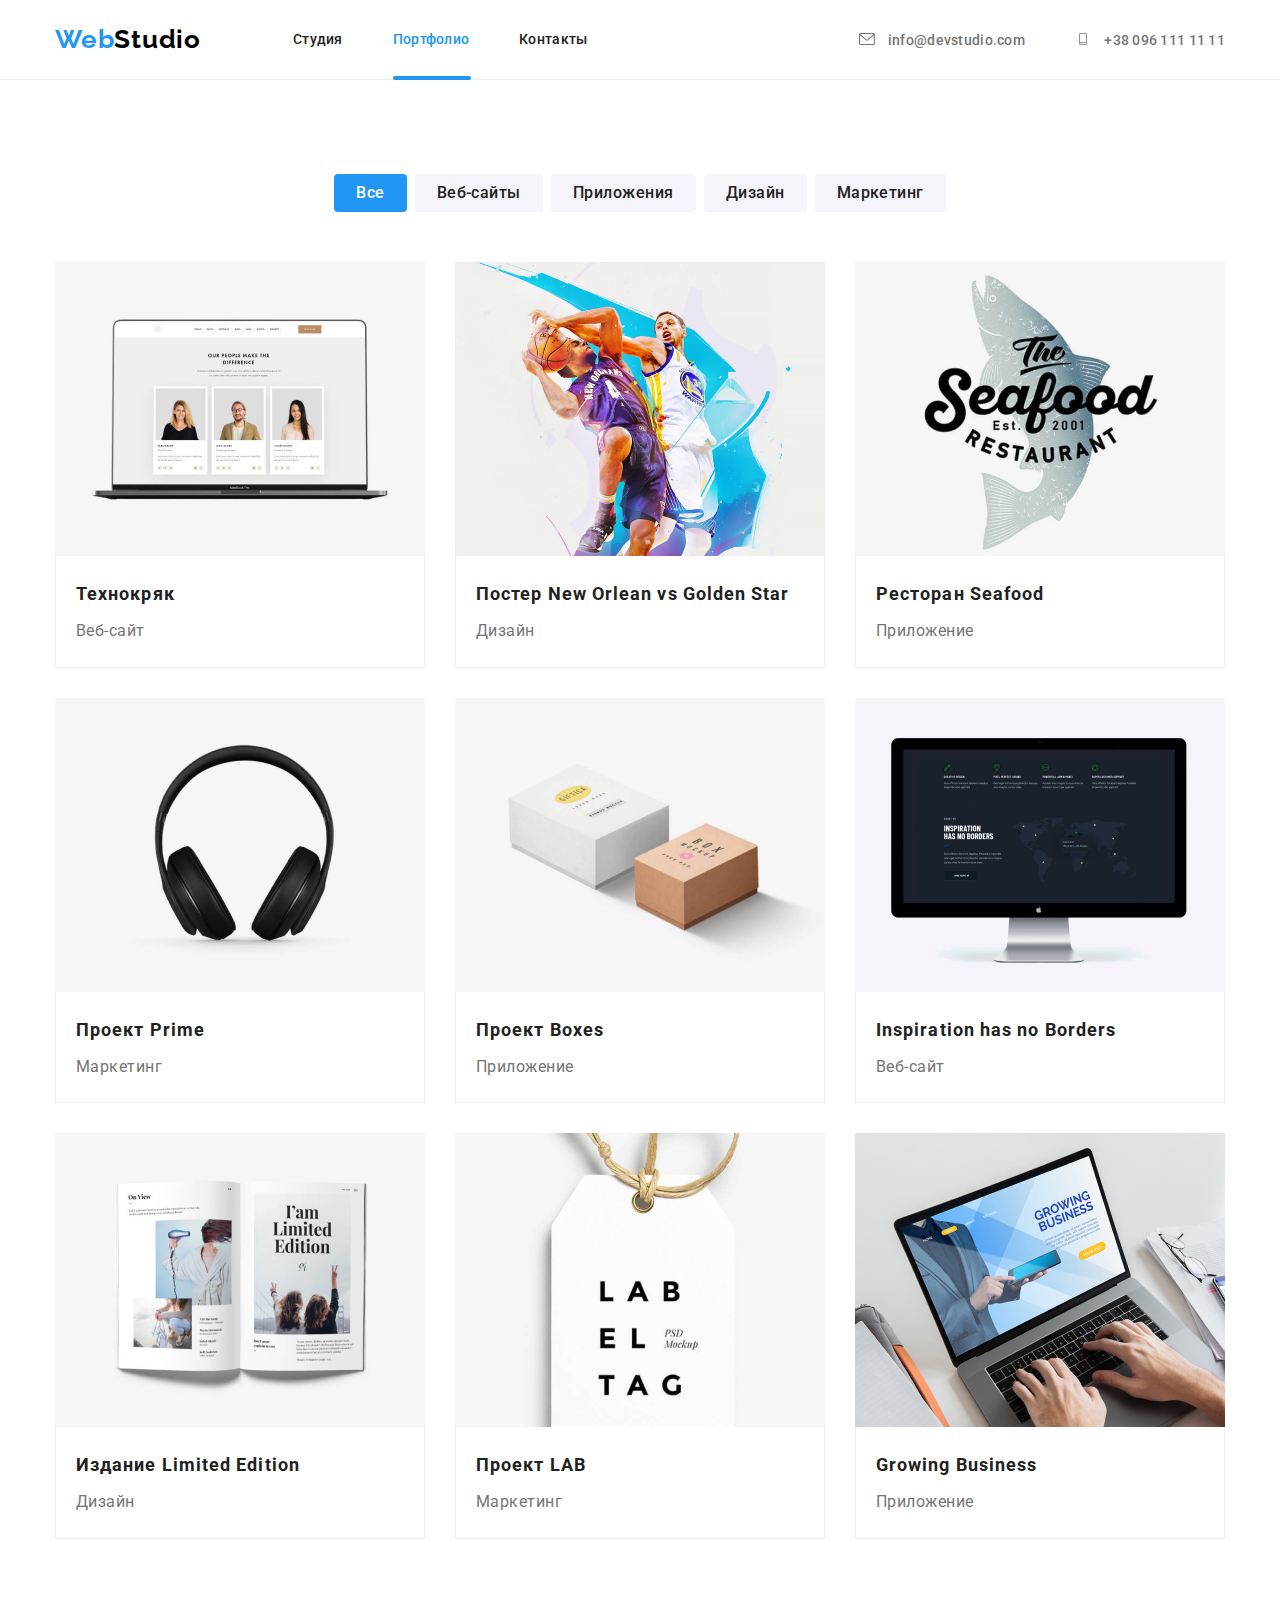
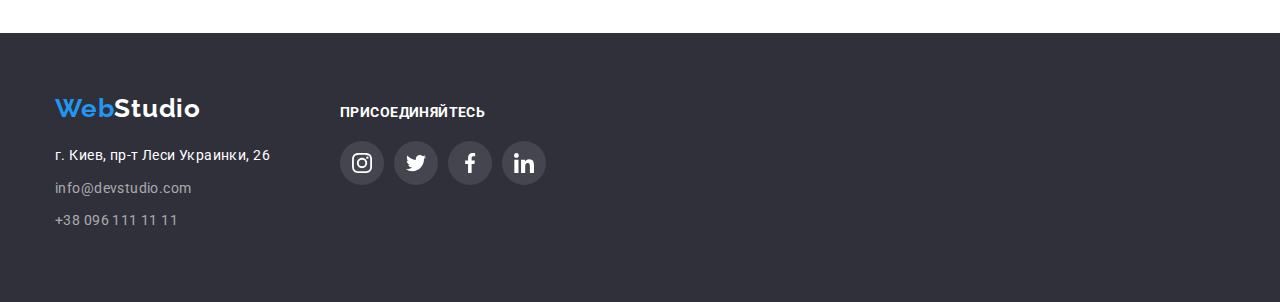
==== portfolio.html @ 3a782360 "Home 6" ====
<!DOCTYPE>
<html lang="en">

<head>
    <meta charset="UTF-8">
    <meta http-equiv="X-UA-Compatible" content="IE=edge">
    <meta name="viewport" content="width=device-width, initial-scale=1.0">
    <title>Document</title>
    <link rel="preconnect" href="https://fonts.gstatic.com">
    <link
        href="https://fonts.googleapis.com/css2?family=Raleway:wght@700&family=Roboto:wght@400;500;700;900&display=swap"
        rel="stylesheet" />
    <link rel="stylesheet"
        href="https://cdnjs.cloudflare.com/ajax/libs/modern-normalize/1.1.0/modern-normalize.min.css" />
    <link rel="stylesheet" href="./css/common.css" />
    <link rel="stylesheet" href="./css/portfolio.css" />
</head>



<body>

    <header class="page-header">
        <div class="container main-nav">
            <nav class="prov">
                <a class="logo" href="./index.html">Web<span class="logo-large">Studio</span></a>
                <ul class="site-nav list">
                    <li class="item"><a href="./index.html" class="link">Студия</a></li>
                    <li class="item"><a href="./portfolio.html" class="link current">Портфолио</a></li>
                    <li class="item"><a href="" class="link">Контакты</a></li>
                </ul>
            </nav>

            <ul class="auth-nav list">
                <li class="item"><a href="mailto:info@devstudio.com" class="adress">
                        <svg width="16px" height="12px" class="contact-icon">
                            <use href=" ./images/icons.svg.svg#icon-envelope-hover"></use>
                        </svg>
                        info@devstudio.com</a></li>
                <li class="item"><a href="tel+380961111111" class="adress">
                        <svg width="16px" height="12px" class="contact-icon">
                            <use href=" ./images/icons.svg.svg#icon-smartphone"></use>
                        </svg>
                        +38 096 111 11 11</a></li>
            </ul>

        </div>
    </header>





    <main>
        <section class="list-forever">
            <div class="container">

                <ul class="btn list">
                    <li class="item"><button type="button" class="pointer-primery">Все</button></li>
                    <li class="item"><button type="button" class="pointer-secondory">Веб-сайты</button></li>
                    <li class="item"><button type="button" class="pointer-secondory">Приложения</button></li>
                    <li class="item"><button type="button" class="pointer-secondory">Дизайн</button></li>
                    <li class="item"><button type="button" class="pointer-secondory">Маркетинг</button></li>
                </ul>

                <ul class="list contant">
                    <li class="flex-element">
                        <div class="seven">
                            <a href="" class="shadow-pic">
                                <img src="./images/Технокряк.jpg" class="pic" alt="Технокряк" width="370">
                                <div class="nine">
                                    <p class="eight">
                                        Технокряк это современная площадка распространения
                                        коронавируса.
                                        Компании используют
                                        эту платформу для цифрового
                                        шпионажа и атак на защищённые сервера конкурентов.
                                    </p>
                                </div>
                        </div>
                        <div class="our-works">
                            <h2 class="title">Технокряк</h2>
                            <p class="text">Веб-сайт</p>
                        </div>
                        </a>

                    </li>


                    <li class="flex-element">
                        <div class="seven">
                            <a href="" class="shadow-pic">
                                <img src="./images/Баскетболисты.jpg" class="pic" alt="Баскетболисты" width="370">
                                <div class="nine">
                                    <p class="eight">
                                        Технокряк это современная площадка распространения
                                        коронавируса.
                                        Компании используют
                                        эту платформу для цифрового
                                        шпионажа и атак на защищённые сервера конкурентов.
                                    </p>
                                </div>
                        </div>
                        <div class="our-works">
                            <h2 class="title">Постер New Orlean vs Golden Star</h2>
                            <p class="text">Дизайн</p>
                        </div>
                        </a>
                    </li>





                    <li class="flex-element">
                        <a href="" class="shadow-pic">
                            <div class="seven">
                                <img src="./images/Ресторан у океана.jpg" class="pic" alt="Ресторан у океана"
                                    width="370">
                                <div class="nine">
                                    <p class="eight">
                                        Технокряк это современная площадка распространения
                                        коронавируса.
                                        Компании используют
                                        эту платформу для цифрового
                                        шпионажа и атак на защищённые сервера конкурентов.
                                    </p>
                                </div>
                            </div>
                            <div class="our-works">
                                <h2 class="title">Ресторан Seafood</h2>
                                <p class="text">Приложение</p>
                            </div>
                        </a>
                    </li>


                    <li class="flex-element">
                        <a href="" class="shadow-pic">
                            <div class="seven">
                                <img src="./images/Наушники.png" class="pic" alt="Наушники" width="370">
                                <div class="nine">
                                    <p class="eight">
                                        Технокряк это современная площадка распространения
                                        коронавируса.
                                        Компании используют
                                        эту платформу для цифрового
                                        шпионажа и атак на защищённые сервера конкурентов.
                                    </p>
                                </div>
                            </div>
                            <div class="our-works">
                                <h2 class="title">Проект Prime</h2>
                                <p class="text">Маркетинг</p>
                            </div>
                        </a>
                    </li>


                    <li class="flex-element">
                        <div class="seven">
                            <a href="" class="shadow-pic">
                                <img src="./images/Мыло.jpg" class="pic" alt="Мыло" width="370">
                                <div class="nine">
                                    <p class="eight">
                                        Технокряк это современная площадка распространения
                                        коронавируса.
                                        Компании используют
                                        эту платформу для цифрового
                                        шпионажа и атак на защищённые сервера конкурентов.
                                    </p>
                                </div>
                        </div>
                        <div class="our-works">
                            <h2 class="title">Проект Boxes</h2>
                            <p class="text">Приложение</p>
                        </div>
                        </a>
                    </li>


                    <li class="flex-element">
                        <div class="seven">
                            <a href="" class="shadow-pic">
                                <img src="./images/Lenovo.jpg" class="pic" alt="Lenovo" width="370">
                                <div class="nine">
                                    <p class="eight">
                                        Технокряк это современная площадка распространения
                                        коронавируса.
                                        Компании используют
                                        эту платформу для цифрового
                                        шпионажа и атак на защищённые сервера конкурентов.
                                    </p>
                                </div>
                        </div>
                        <div class="our-works">
                            <h2 class="title">Inspiration has no Borders</h2>
                            <p class="text">Веб-сайт</p>
                        </div>
                        </a>
                    </li>


                    <li class="flex-element">
                        <div class="seven">
                            <a href="" class="shadow-pic">
                                <img src="./images/Журнал.jpg" class="pic" alt="Журнал" width="370">
                                <div class="nine">
                                    <p class="eight">
                                        Технокряк это современная площадка распространения
                                        коронавируса.
                                        Компании используют
                                        эту платформу для цифрового
                                        шпионажа и атак на защищённые сервера конкурентов.
                                    </p>
                                </div>
                        </div>
                        <div class="our-works">
                            <h2 class="title">Издание Limited Edition</h2>
                            <p class="text">Дизайн</p>
                        </div>
                        </a>
                    </li>


                    <li class="flex-element">
                        <div class="seven">
                            <a href="" class="shadow-pic">
                                <img src="./images/Бирка.jpg" class="pic" alt="Бирка" width="370">
                                <div class="nine">
                                    <p class="eight">
                                        Технокряк это современная площадка распространения
                                        коронавируса.
                                        Компании используют
                                        эту платформу для цифрового
                                        шпионажа и атак на защищённые сервера конкурентов.
                                    </p>
                                </div>
                        </div>
                        <div class="our-works">
                            <h2 class="title">Проект LAB</h2>
                            <p class="text">Маркетинг</p>
                        </div>
                        </a>
                    </li>


                    <li class="flex-element">
                        <div class="seven">
                            <a href="" class="shadow-pic">
                                <img src="./images/Mac.jpg" class="pic" alt="Mac" width="370">
                                <div class="nine">
                                    <p class="eight">
                                        Технокряк это современная площадка распространения
                                        коронавируса.
                                        Компании используют
                                        эту платформу для цифрового
                                        шпионажа и атак на защищённые сервера конкурентов.
                                    </p>
                                </div>
                        </div>
                        <div class="our-works">
                            <h2 class="title">Growing Business</h2>
                            <p class="text">Приложение</p>
                        </div>
                        </a>
                    </li>
                </ul>
            </div>
        </section>
    </main>

    <!--Подвал-->


    <footer class="footer">

        <div class="container">

            <div class="footer_container">
                <a class="logo" href="./index.html">Web<span class="logo-pic">Studio</span></a>
                <address class="aside">
                    г. Киев, пр-т Леси Украинки, 26
                    <ul class="mail">
                        <li class="item-telephon"><a href="mailto:info@devstudio.com"
                                class="e-mail">info@devstudio.com</a>
                        </li>
                        <li class="item"><a href="tel+380961111111" class="e-mail">+38 096 111 11 11</a></li>
                    </ul>
                </address>
            </div>


            <div class="container-footer">

                <b class="join">присоединяйтесь</b>
                <ul class="link-icon">
                    <li class="link-footer">
                        <a class="badge">
                            <svg width=20px heigt=20px>
                                <use href="./images/icons.svg.svg#icon-Instagram"></use>
                            </svg>
                        </a>
                    </li>
                    <li class="link-footer">
                        <a class="badge">
                            <svg width=20px heigt=20px>
                                <use href="./images/icons.svg.svg#icon-Twitter">
                                </use>
                            </svg>
                        </a>
                    </li>
                    <li class="link-footer">
                        <a class="badge">
                            <svg width=20px heigt=20px>
                                <use href="./images/icons.svg.svg#icon-Facebook">
                                </use>
                            </svg>
                        </a>
                    </li>
                    <li class="link-footer">
                        <a class="badge">
                            <svg width=20px heigt=20px>
                                <use href="./images/icons.svg.svg#icon-LinkedIn"></use>
                            </svg>
                        </a>
                    </li>
                </ul>
            </div>
        </div>
    </footer>



</body>
---- css/common.css ----
:root {
  --primery-tex-color: #757575;
  --title-tex-color: #212121;
  --accent-color: #2196f3;
  --header-color: #2f303a;
  --footer-color: #2f303a;
  --primery-bg-color: #ffffff;
}

body {
  background: var(--primery-bg-color);
  color: var(--primery-tex-color);
}

font-family: Roboto, sans-serif;

letter-spacing: 0.03em;
}

.list {
  list-style: none;
}

.logo {
  color: var(--accent-color);

font-family: Raleway;
font-weight: bold;
font-size: 26px;
line-height: 1,19;

letter-spacing: 0.03em;
}
---- css/portfolio.css ----
:root {
  --primery-img-color: #ffffff;
  --secondary-img-color: #e5e5e5;
  --primery-text-color: #212121;
  --secondary-text-color: #757575;
  --primery-footer-color: #2f303a;
  --accent-color: #2196f3;
  --primery-logo: #000000;
  --accent-button: #f5f4fa;
  --card-set-gap: 30px;
  --border-color: #EEEEEE;
   --primery-social-color: rgba(255, 255, 255, 0.1);
  
}

body {
  background: var(--primery-img-color);
  font-family: Roboto, sans-serif;
}

/* site-nav */

.page-header {
  border-bottom: 1px solid #ECECEC;
}

.main-nav {
  display: flex;

}

.prov {
  display: flex;
  align-items: center;
}
.logo {
    color: var(--accent-color);
width: 145px;
height: 31px;
  font-family: Raleway;
font-style: normal;
font-weight: bold;
font-size: 26px;
line-height: 1.2;
letter-spacing: 0.03em;
}



.logo-pic {
  color: var(--primery-bg-color);
}


.logo {
  text-decoration: none;
}


.site-nav .item:not(:last-child) {
  margin-right: 50px;
}

.site-nav {
  display: flex;
}

/* auth-nav */

.auth-nav.list {
  display: flex;
  margin-left: auto;
  align-items: center;
}

.auth-nav .item + .item {
  margin-left: 50px;
}

.list {
  list-style: none;
}

.logo {
  padding-top: 32px;
  padding-bottom: 32px;
  align-items: center;
}


.e-mail {
  margin-top: 9px;
  margin-bottom: 0;
  color: rgba(255, 255, 255, 0.6);

font-style: normal;
font-weight: normal;
font-size: 14px;
line-height: 1.7;
letter-spacing: 0.03em;

transition-property: color;
transition-duration: 2500ms;
transition-timing-function: cubic-bezier(0.4, 0, 0.2, 1);
}

.footer {
  padding-top: 60px;
  padding-bottom: 60px;
  background: var(--primery-footer-color);
}

.mail {
  list-style: none;
  
}

.mail li a {
  text-decoration: none;
}

.mail .item {
  margin-top: 9px;
  margin-bottom: 9;
  
}
.e-mail:hover,
.e-mail:focus {
  color: var(--accent-color);
}

 .aside {
margin-top: 20px;

color: var(--primery-bg-color);

font-style: normal;
font-weight: normal;
font-size: 14px;
line-height: 1.7;
letter-spacing: 0.03em;
}

.list li a {
  text-decoration: none;
}
/* link */

.link {
  display: block;
  padding-top: 32px;
  padding-bottom: 32px;

  color: var(--primery-text-color);

  font-style: normal;
  font-weight: 500;
  font-size: 14px;
  line-height: 1.1;
  letter-spacing: 0.02em;

  transition-property: color;
transition-duration: 2500ms;
transition-timing-function: cubic-bezier(0.4, 0, 0.2, 1);
}



/* nav */

.link:hover,
.link:focus {
  color: var(--accent-color);
}

.link.current {
position: relative;

  display: block;
  padding-top: 32px;
  padding-bottom: 32px;

  color: var(--accent-color);

  font-style: normal;
  font-weight: 500;
  font-size: 14px;
  line-height: 1.1;
  letter-spacing: 0.02em;
}

.link.current::after {
content: "";

width: 78px;
height: 4px;
left: 551px;
top: 76px;

border-radius: 2px;

position: absolute;
left: 0;
bottom: 0;

background-color:var(--accent-color);
opacity: 1;
transition: opacity;
transition-timing-function: cubic-bezier(0.4, 0, 0.2, 1);
}

/* features */

ul.auth-nav list {
  margin: 0;
  padding: 0;
}

ul.mail {
  margin-top: 9px;
  padding-left: 0;
  margin-bottom: 0;
}

.footer .logo {
  margin-right: 0;
}


ul.btn .list {
  margin: 0;
  padding: 0;
}

ul.list .contant {
  margin: 0;
  padding: 0;
}

ul.list {
  margin: 0;
  padding: 0;
}

.list-forever {
  padding-top: 94px;
  padding-bottom: 94px;
}

.flex-element {
  width: 370px;
  margin-right: 30px;
  margin-bottom: 30px;
  display: block;
  overflow: hidden;
}

.flex-element:nth-child(3n) {
  margin-right: 0;
}

.flex-element:nth-last-child(-n + 3) {
  margin-bottom: 0;
}

.list.contant {
  display: flex;
  flex-wrap: wrap;
}

.text {
  margin-top: 4px;
  margin-bottom: 0;

  color: var(--secondary-text-color);

  font-style: normal;
  font-weight: normal;
  font-size: 16px;
  line-height: 1.9;

  letter-spacing: 0.03em;

  
}

.title {
  margin-top: 0;
  margin-bottom: 0;

  color: var(--primery-text-color);

  font-weight: bold;
  font-size: 18px;
  line-height: 2;
  letter-spacing: 0.06em;
}

/* e-mail */

.adress {
  padding-top: 32px;
  padding-bottom: 32px;
  color: var(--secondary-text-color);

  font-style: normal;
  font-weight: 500;
  font-size: 14px;
  line-height: 1.1;
  letter-spacing: 0.02em;

  transition-property: color;
transition-duration: 2500ms;
transition-timing-function: cubic-bezier(0.4, 0, 0.2, 1);
}

.adress:hover,
.adress:focus {
  color: var(--accent-color);
}

/* button */

.btn  {
  display: flex;
  justify-content: center;
}

.btn.list {
  margin-bottom: 50px;
}



.btn .item:not(:last-child) {
  margin-right: 8px;
}



.pointer-secondory {
  display: block;
  color: var(--primery-text-color);
  background-color: var(--accent-button);
 border: none;
  border-radius: 4px;
  font-weight: 500;
  font-size: 100%;
  line-height: 1.63;
  padding: 6px 22px;

  text-align: center;
  letter-spacing: 0.03em;

transition-property: background-color, color, box-shadow;
transition-duration: 2500ms;
transition-timing-function: cubic-bezier(0.4, 0, 0.2, 1);
}

.pointer-primery {
  color: var(--primery-img-color);
  background-color: var(--accent-color);
  font-weight: 500;
  font-size: 100%;
  line-height: 1.63;
   border: none;
  border-radius: 4px;
border: none;
border-radius: 4px
  text-align: center;
  letter-spacing: 0.03em;
  padding: 6px 22px;

   transition-property: background-color, color, box-shadow;
transition-duration: 2500ms;
transition-timing-function: cubic-bezier(0.4, 0, 0.2, 1);
}

.pointer-secondory:hover,
.pointer-secondory:focus {
  background-color: var(--accent-color);
  color: var(--primery-img-color);
   box-shadow: 0px 1px 1px rgba(0, 0, 0, 0.12), 0px 4px 4px rgba(0, 0, 0, 0.06), 1px 4px 6px rgba(0, 0, 0, 0.16);
}

/* footer */

.footer-niv {
  padding-top: 60px;
  padding-bottom: 60px;

  background: var(--primery-footer-color);
}

.aside {
  margin-top: 20px;
  margin-bottom: 0;
  color: var(--primery-img-color);

  font-style: normal;
  font-weight: normal;
  font-size: 14px;
  line-height: 1.7;

  letter-spacing: 0.03em;
}

.pic {
  color: var(--secondary-img-color);


}

.logo-pic {
  color: var(--primery-bg-color);
}

.logo-foot {
  font-family: Raleway;
  font-style: normal;
  font-weight: bold;
  font-size: 26px;
  line-height: 1.2;
  letter-spacing: 0.03em;
  color: var(--accent-color);
}

.logo-foot {
  margin-top: 0;
  margin-bottom: 20px;
  text-decoration: none;
}
.logo-large {
  color: var(--primery-logo);
}

.list-info {
  margin-top: 9px;
  margin-bottom: 0;
}

.list-tel {
  margin-top: 9px;
  margin-bottom: 0;
}

.link-mail {
  color: rgba(255, 255, 255, 0.6);
  font-style: normal;
  font-weight: normal;
  font-size: 14px;
  line-height: 1.7;
  letter-spacing: 0.03em;
}

.link-mail:hover,
.link-mail:focus {
  color: var(--accent-color);
}

.container {
  margin-left: auto;
  margin-right: auto;
  padding-left: 15px;
  padding-right: 15px;
  width: 1200px;
}

.our-works {
  padding: 20px 20px;
  border: 1px solid var(--border-color);
  border-top: 0;
}

.flex-element:hover, .flex-element:focus {
  box-shadow: 0px 1px 1px rgba(0, 0, 0, 0.12), 0px 4px 4px rgba(0, 0, 0, 0.06), 1px 4px 6px rgba(0, 0, 0, 0.16);
}

.icon-wrapper {
  height: 120px;
  background-color: var(--primery-main-color);
  margin-bottom: 30px;
  display: flex;
  align-items: center;
  justify-content: center;
  border-radius: 4px;
}

.contact-icon {
  margin-right: 10px;
  fill: var(--primery-tex-color);
  fill: currentColor;
}


.footer_container {
margin-right: 70px;
padding: 0;
}

.footer > .container {
  display: flex;
  align-items: baseline;
}

.join {
 
  color: var(--primery-img-color);
font-weight: 700;
font-size: 14px;
line-height: 1.14;
letter-spacing: 0.03em;
text-transform: uppercase;
}

.link-icon {
  list-style: none;
  display: flex;
  margin-top: 20px;
  margin-bottom: 0;
  padding: 0;
}



.link-footer:not(:last-child) {
  margin-right: 10px;
  
}

.badge {
  display: flex;
  width: 44px;
  height: 44px;
  border-radius: 50%;
  align-items: center;
  justify-content: center;
  fill: var(--primery-bg-color);
  background-color: var(--primery-social-color);

transition-property: background-color;
transition-duration: 2500ms;
animation-timing-function: cubic-bezier(0.4, 0, 0.2, 1);
}

.badge:hover, .badge:focus {
  background-color: var(--accent-color);
}


.prov > .logo {
  display: flex;
  align-items: center;
  margin-right: 93px;
}




.img {
  margin: 0;
  padding: 0;
  display: block;
}

.seven {
  position: relative;
}

.nine {
  position: absolute;
  bottom: 0;
  width: 100%;
  height: 100%;
  background-color: rgba(33, 150, 243, 0.9);
  transform: translate(0, 100%);
  transition-property: transform;
  transition-duration: 2500ms;
  animation-timing-function: cubic-bezier(0.4, 0, 0.2, 1);
}

.seven {
  overflow: hidden;
}

.flex-element:hover .nine {
  transform: translateX(0);
}

.eight {

  width: 322px;
height: 168px;
font-weight: normal;
font-size: 18px;
line-height: 1.5;
color: var(--primery-img-color);
letter-spacing: 0.03em;
margin-top: 63px;
margin-right: 24px;
margin-bottom: 63px;
margin-left: 24px;

}
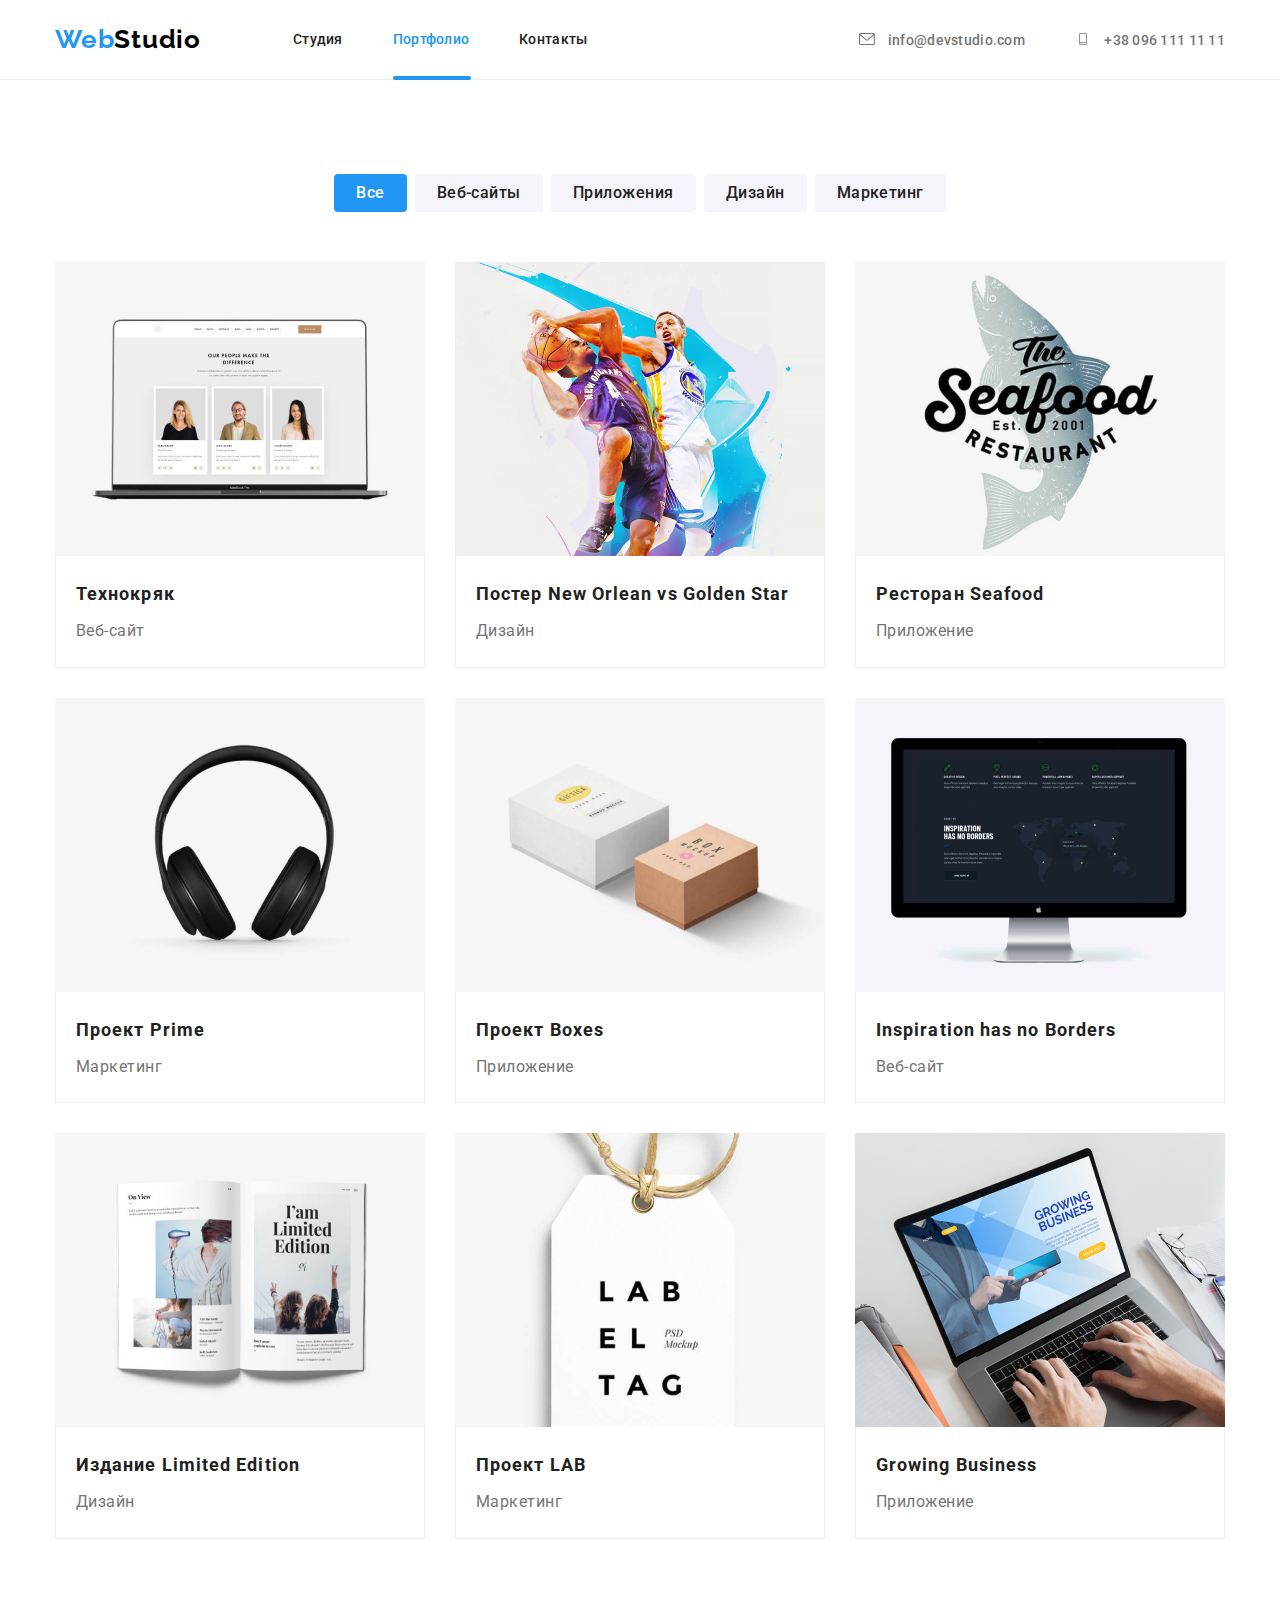
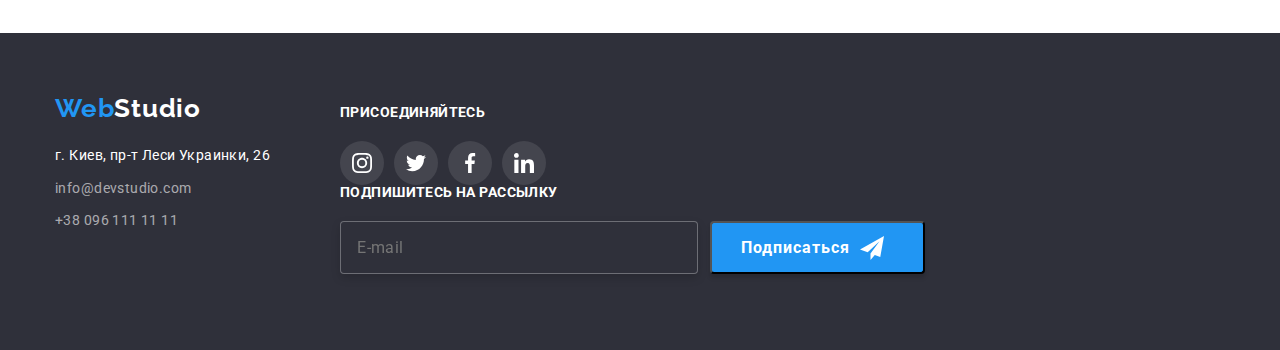
==== commit 8e2e1af1: "Help" ====
--- a/portfolio.html
+++ b/portfolio.html
@@ -326,8 +326,20 @@
                         </a>
                     </li>
                 </ul>
+                <div class="form">
+                    <p class="text-form">Подпишитесь на рассылку</p>
+                    <form class="form-speaker">
+                        <input type="email" name="email" id="email" class="E_mail" placeholder="E-mail">
+                        <button type="submit" class="btn-two">Подписаться
+                            <svg width="24px" height="24px" class="footer-icon">
+                                <use href="./images/icon.svg.svg#icon-icon-send"></use>
+                            </svg>
+                        </button>
+                    </form>
+                </div>
             </div>
         </div>
+
     </footer>
 
 
--- a/css/common.css
+++ b/css/common.css
@@ -10,10 +10,8 @@
 body {
   background: var(--primery-bg-color);
   color: var(--primery-tex-color);
-}
 
 font-family: Roboto, sans-serif;
-
 letter-spacing: 0.03em;
 }
 
--- a/css/portfolio.css
+++ b/css/portfolio.css
@@ -600,5 +600,67 @@
 margin-right: 24px;
 margin-bottom: 63px;
 margin-left: 24px;
-
-}+}
+
+
+.E_mail {
+font-weight: normal;
+font-size: 16px;
+line-height: 20px;
+padding-top: 15px;
+padding-bottom: 15px;
+padding-left: 16px;
+width: 358px;
+background-color: #2F303A;
+letter-spacing: 0.03em;
+filter: drop-shadow(0px 4px 4px rgba(0, 0, 0, 0.15));
+border-radius: 4px;
+border: 1px solid rgba(255, 255, 255, 0.3);
+color: var(--primery-bg-color);
+}
+
+
+.btn-two {
+font-weight: 700;
+font-size: 16px;
+line-height: 1.87;
+letter-spacing: 0.06em;
+color: var(--primery-bg-color);
+background-color: var(--accent-color);
+box-shadow: 0px 4px 4px rgba(0, 0, 0, 0.15);
+border-radius: 4px;
+padding-top: 10px;
+padding-right: 39px;
+padding-bottom: 10px;
+padding-left: 29px;
+display: flex;
+justify-content: center;
+align-items: center;
+margin-left: 12px;
+cursor: pointer;
+margin-right: 0;
+}
+
+.text-form {
+  margin-top: 0;
+  margin-bottom: 20px;
+  width: 219px;
+font-weight: 700;
+font-size: 14px;
+line-height: 1.14;
+letter-spacing: 0.03em;
+text-transform: uppercase;
+color: var(--primery-bg-color);
+}
+
+.form-speaker {
+  display: flex;
+}
+.btn-two > .footer-icon {
+  margin-left: 10px;
+}
+
+.container-footer {
+  margin-right: 70px;
+  /* display: flex; */
+}
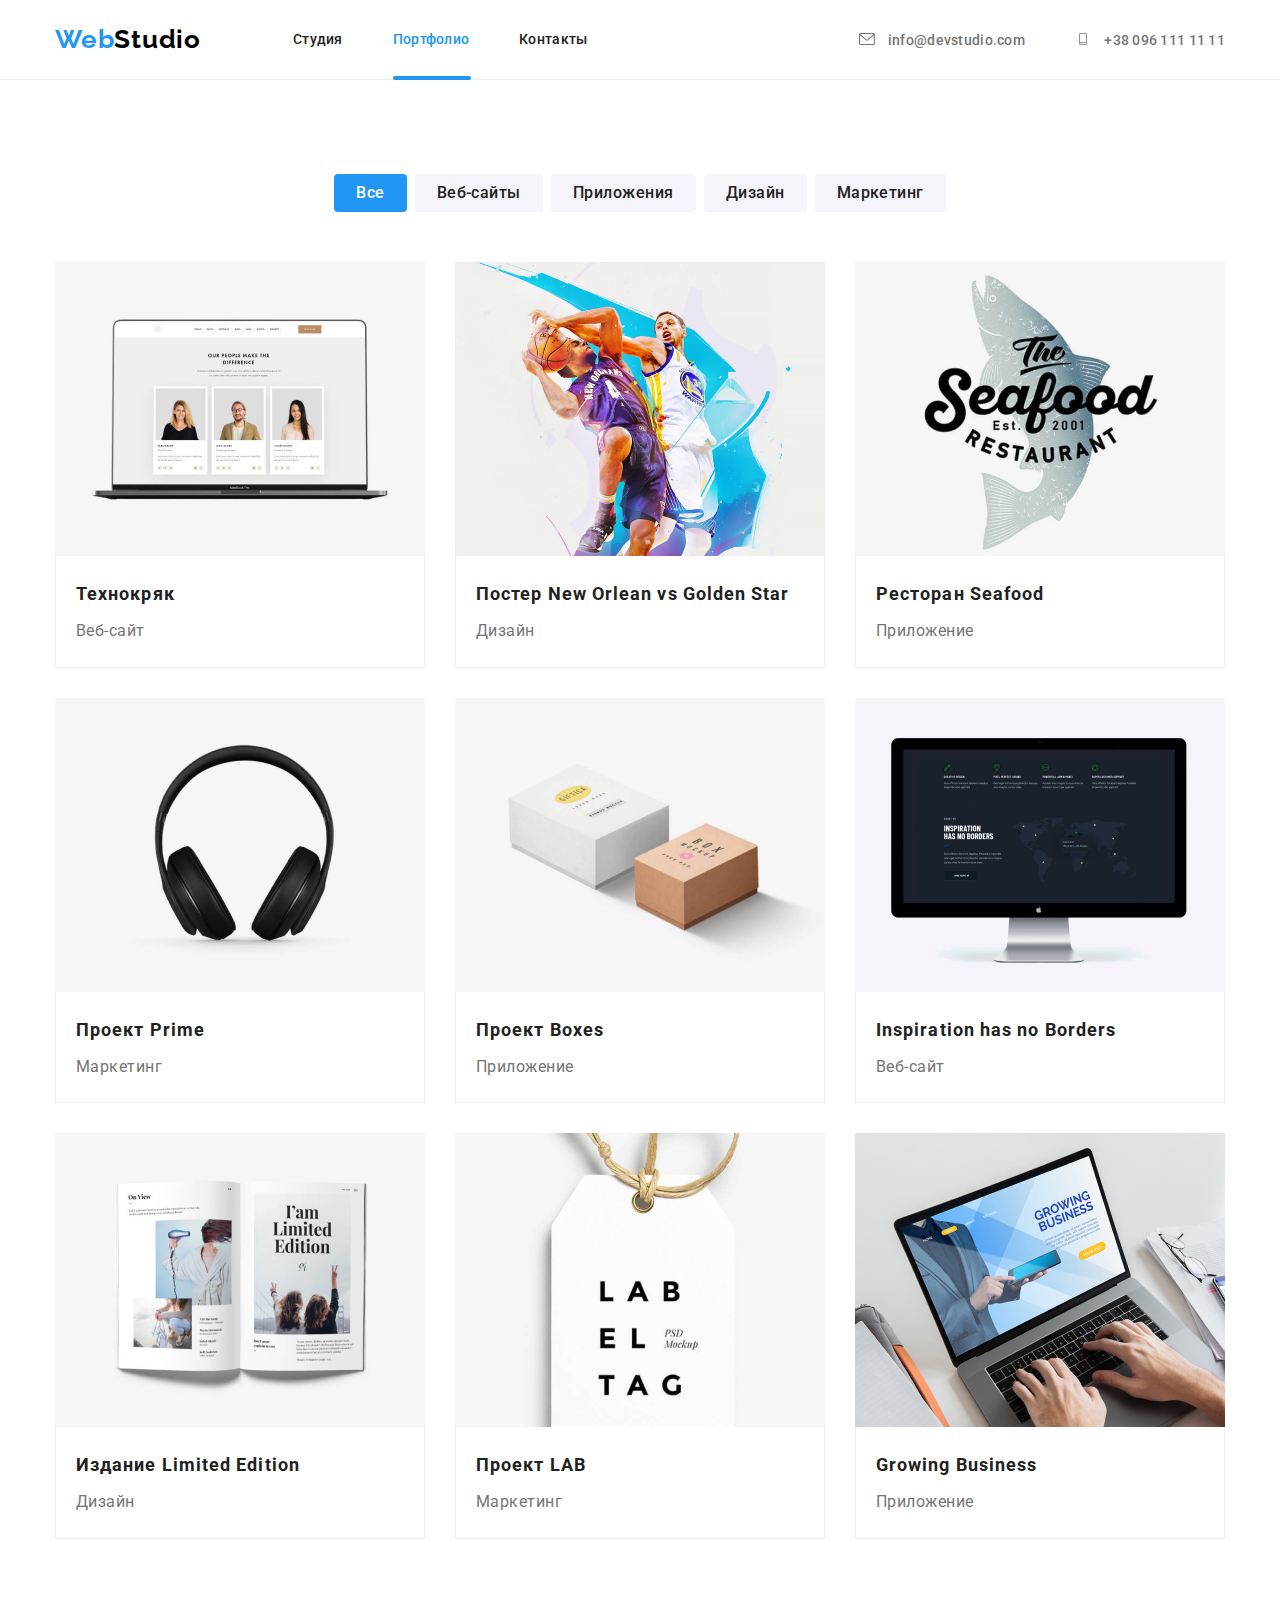
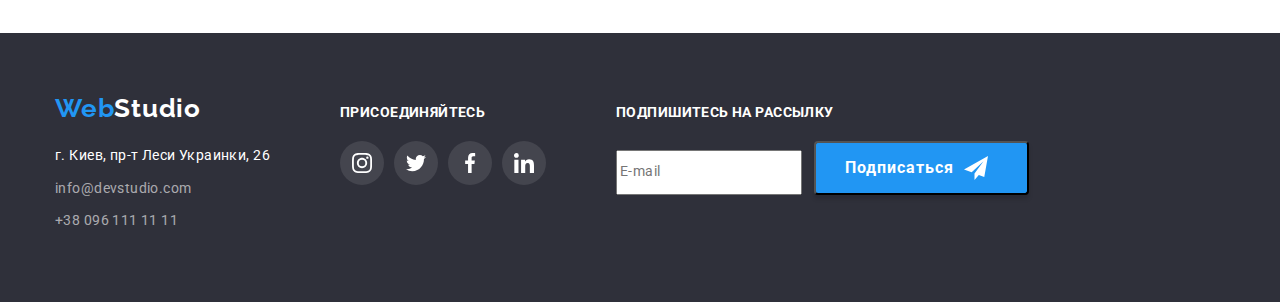
==== commit e8e0a790: "chec" ====
--- a/portfolio.html
+++ b/portfolio.html
@@ -290,8 +290,7 @@
                 </address>
             </div>
 
-
-            <div class="container-footer">
+            <div class="footer_container">
 
                 <b class="join">присоединяйтесь</b>
                 <ul class="link-icon">
@@ -326,20 +325,22 @@
                         </a>
                     </li>
                 </ul>
-                <div class="form">
-                    <p class="text-form">Подпишитесь на рассылку</p>
-                    <form class="form-speaker">
-                        <input type="email" name="email" id="email" class="E_mail" placeholder="E-mail">
-                        <button type="submit" class="btn-two">Подписаться
-                            <svg width="24px" height="24px" class="footer-icon">
-                                <use href="./images/icon.svg.svg#icon-icon-send"></use>
-                            </svg>
-                        </button>
-                    </form>
-                </div>
+            </div>
+
+            <div class="form">
+                <p class="text-form">Подпишитесь на рассылку</p>
+                <form class="form-speaker">
+                    <input type="email" name="email" id="email" class="E-mail" placeholder="E-mail">
+                    <button type="submit" class="btn-two">Подписаться
+                        <svg width="24px" height="24px" class="footer-icon">
+                            <use href="./images/icon.svg.svg#icon-icon-send"></use>
+                        </svg>
+                    </button>
+                </form>
             </div>
         </div>
 
+
     </footer>
 
 
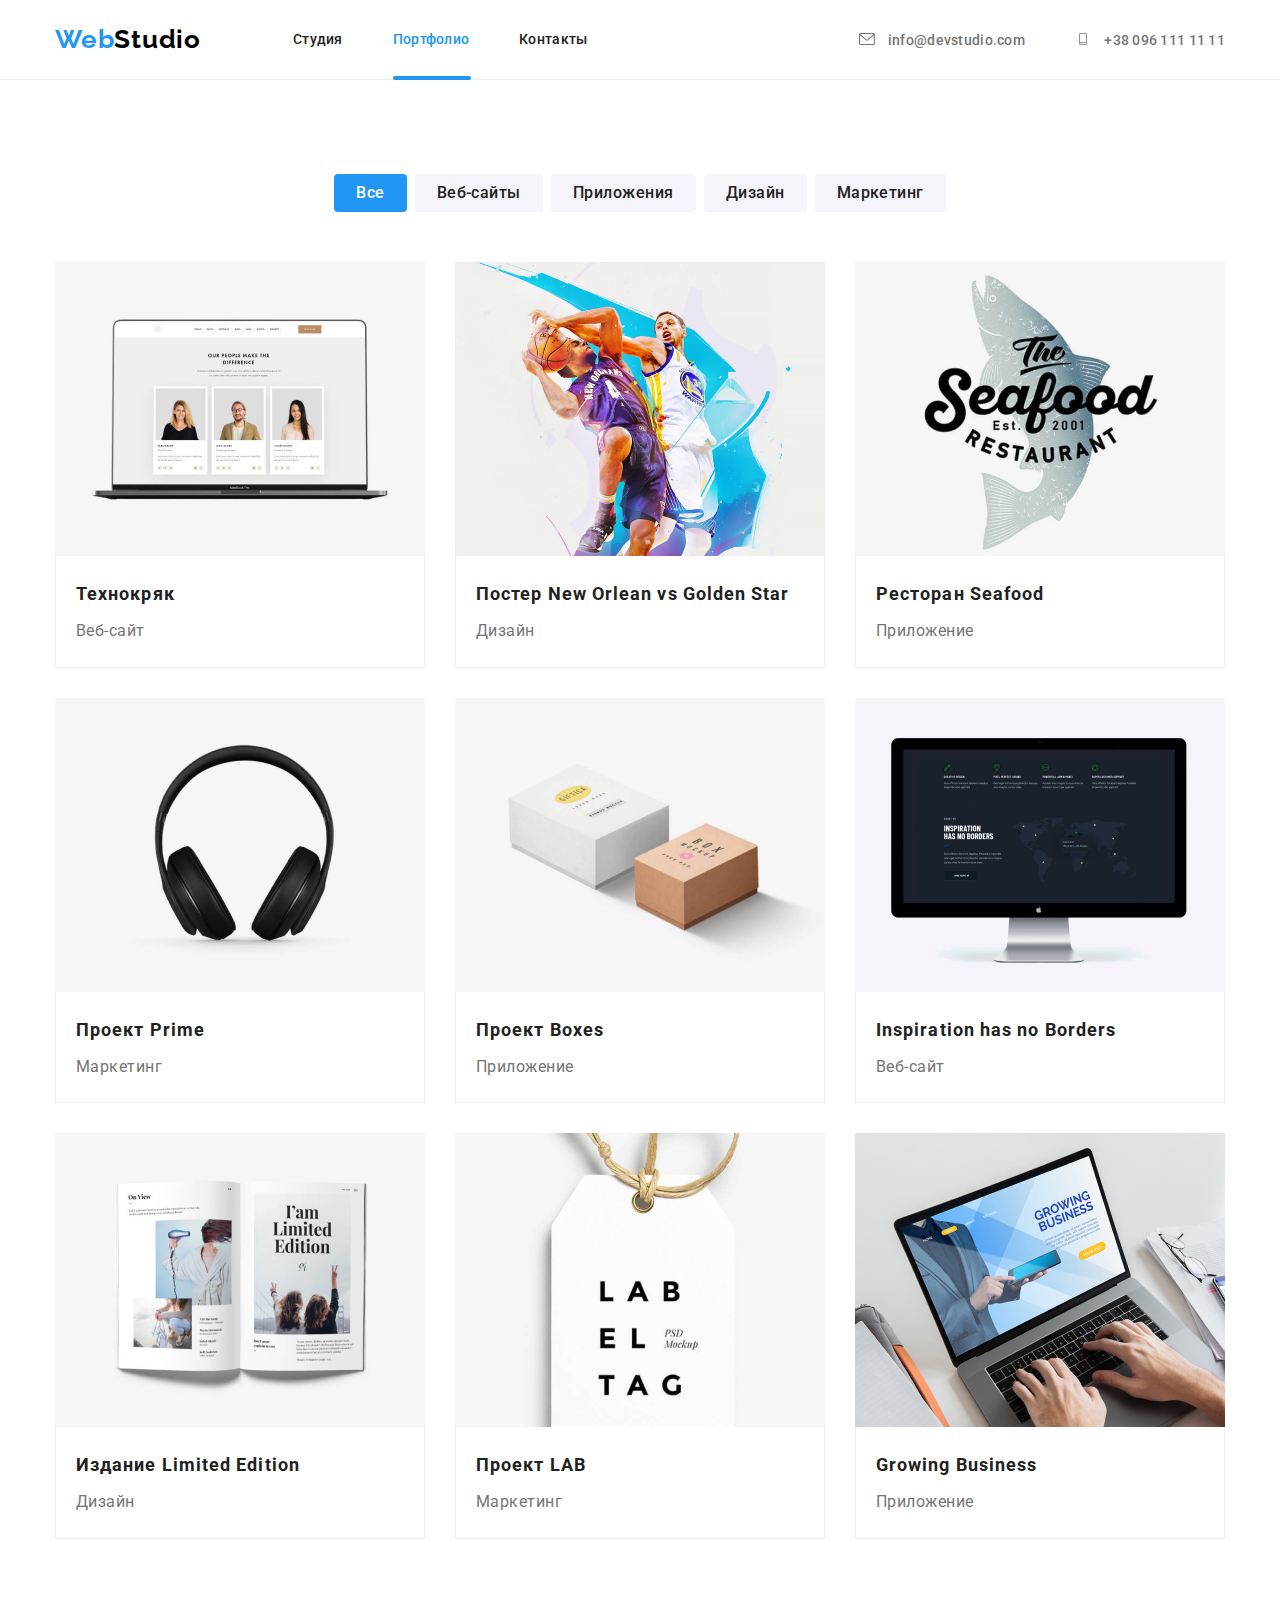
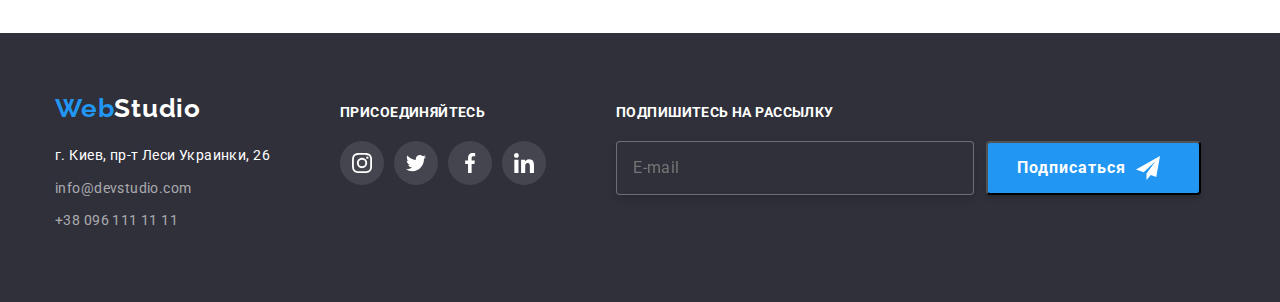
==== commit ee33aa76: "modal" ====
--- a/portfolio.html
+++ b/portfolio.html
@@ -330,7 +330,7 @@
             <div class="form">
                 <p class="text-form">Подпишитесь на рассылку</p>
                 <form class="form-speaker">
-                    <input type="email" name="email" id="email" class="E-mail" placeholder="E-mail">
+                    <input type="email" name="email" id="email" class="E_mail" placeholder="E-mail">
                     <button type="submit" class="btn-two">Подписаться
                         <svg width="24px" height="24px" class="footer-icon">
                             <use href="./images/icon.svg.svg#icon-icon-send"></use>
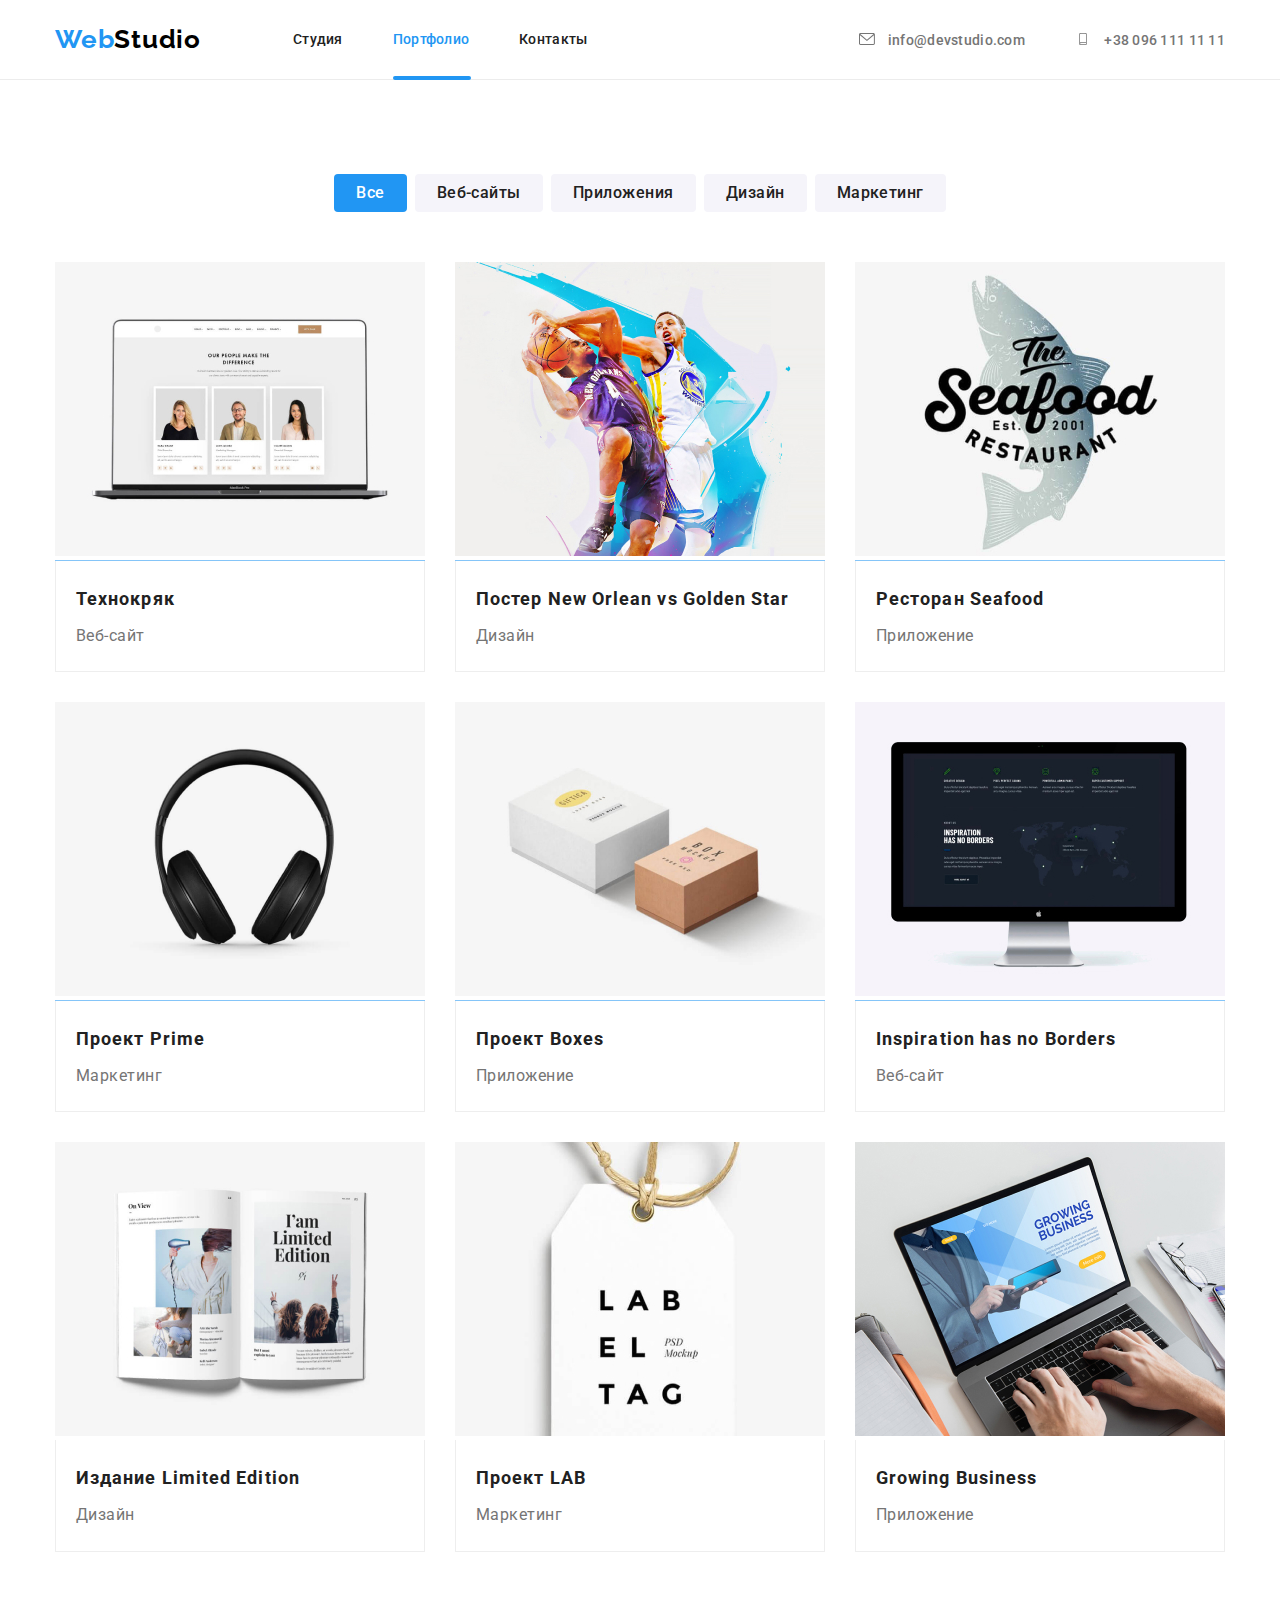
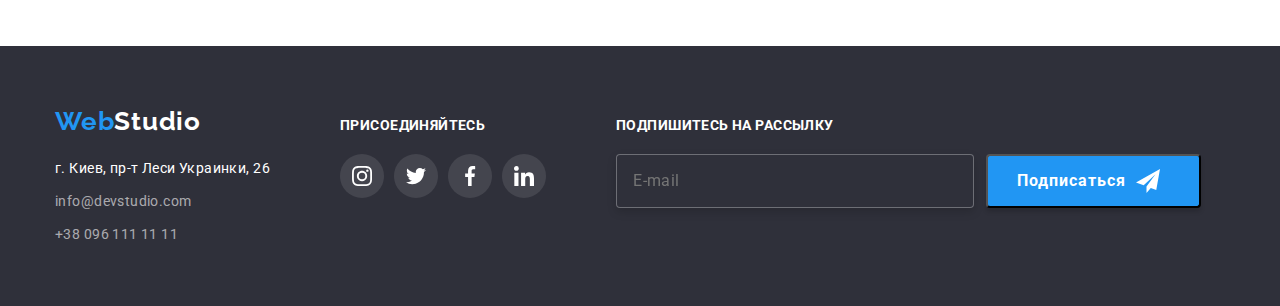
==== commit ad998569: "1" ====
--- a/portfolio.html
+++ b/portfolio.html
@@ -1,5 +1,5 @@
-<!DOCTYPE>
-<html lang="en">
+<!DOCTYPE html>
+<html lang="ru">
 
 <head>
     <meta charset="UTF-8">
@@ -66,46 +66,46 @@
                 <ul class="list contant">
                     <li class="flex-element">
                         <div class="seven">
-                            <a href="" class="shadow-pic">
-                                <img src="./images/Технокряк.jpg" class="pic" alt="Технокряк" width="370">
-                                <div class="nine">
-                                    <p class="eight">
-                                        Технокряк это современная площадка распространения
-                                        коронавируса.
-                                        Компании используют
-                                        эту платформу для цифрового
-                                        шпионажа и атак на защищённые сервера конкурентов.
-                                    </p>
-                                </div>
+                            <a href="" class="shadow-pic"></a>
+                            <img src="./images/Технокряк.jpg" class="pic" alt="Технокряк" width="370">
+                            <div class="nine">
+                                <p class="eight">
+                                    Технокряк это современная площадка распространения
+                                    коронавируса.
+                                    Компании используют
+                                    эту платформу для цифрового
+                                    шпионажа и атак на защищённые сервера конкурентов.
+                                </p>
+                            </div>
                         </div>
                         <div class="our-works">
                             <h2 class="title">Технокряк</h2>
                             <p class="text">Веб-сайт</p>
                         </div>
-                        </a>
-
-                    </li>
-
-
-                    <li class="flex-element">
-                        <div class="seven">
-                            <a href="" class="shadow-pic">
-                                <img src="./images/Баскетболисты.jpg" class="pic" alt="Баскетболисты" width="370">
-                                <div class="nine">
-                                    <p class="eight">
-                                        Технокряк это современная площадка распространения
-                                        коронавируса.
-                                        Компании используют
-                                        эту платформу для цифрового
-                                        шпионажа и атак на защищённые сервера конкурентов.
-                                    </p>
-                                </div>
+
+
+                    </li>
+
+
+                    <li class="flex-element">
+                        <div class="seven">
+                            <a href="" class="shadow-pic"></a>
+                            <img src="./images/Баскетболисты.jpg" class="pic" alt="Баскетболисты" width="370">
+                            <div class="nine">
+                                <p class="eight">
+                                    Технокряк это современная площадка распространения
+                                    коронавируса.
+                                    Компании используют
+                                    эту платформу для цифрового
+                                    шпионажа и атак на защищённые сервера конкурентов.
+                                </p>
+                            </div>
                         </div>
                         <div class="our-works">
                             <h2 class="title">Постер New Orlean vs Golden Star</h2>
                             <p class="text">Дизайн</p>
                         </div>
-                        </a>
+
                     </li>
 
 
@@ -117,6 +117,7 @@
                             <div class="seven">
                                 <img src="./images/Ресторан у океана.jpg" class="pic" alt="Ресторан у океана"
                                     width="370">
+
                                 <div class="nine">
                                     <p class="eight">
                                         Технокряк это современная площадка распространения
@@ -159,111 +160,111 @@
 
                     <li class="flex-element">
                         <div class="seven">
-                            <a href="" class="shadow-pic">
-                                <img src="./images/Мыло.jpg" class="pic" alt="Мыло" width="370">
-                                <div class="nine">
-                                    <p class="eight">
-                                        Технокряк это современная площадка распространения
-                                        коронавируса.
-                                        Компании используют
-                                        эту платформу для цифрового
-                                        шпионажа и атак на защищённые сервера конкурентов.
-                                    </p>
-                                </div>
+                            <a href="" class="shadow-pic"></a>
+                            <img src="./images/Мыло.jpg" class="pic" alt="Мыло" width="370">
+                            <div class="nine">
+                                <p class="eight">
+                                    Технокряк это современная площадка распространения
+                                    коронавируса.
+                                    Компании используют
+                                    эту платформу для цифрового
+                                    шпионажа и атак на защищённые сервера конкурентов.
+                                </p>
+                            </div>
                         </div>
                         <div class="our-works">
                             <h2 class="title">Проект Boxes</h2>
                             <p class="text">Приложение</p>
                         </div>
-                        </a>
-                    </li>
-
-
-                    <li class="flex-element">
-                        <div class="seven">
-                            <a href="" class="shadow-pic">
-                                <img src="./images/Lenovo.jpg" class="pic" alt="Lenovo" width="370">
-                                <div class="nine">
-                                    <p class="eight">
-                                        Технокряк это современная площадка распространения
-                                        коронавируса.
-                                        Компании используют
-                                        эту платформу для цифрового
-                                        шпионажа и атак на защищённые сервера конкурентов.
-                                    </p>
-                                </div>
+
+                    </li>
+
+
+                    <li class="flex-element">
+                        <div class="seven">
+                            <a href="" class="shadow-pic"></a>
+                            <img src="./images/Lenovo.jpg" class="pic" alt="Lenovo" width="370">
+                            <div class="nine">
+                                <p class="eight">
+                                    Технокряк это современная площадка распространения
+                                    коронавируса.
+                                    Компании используют
+                                    эту платформу для цифрового
+                                    шпионажа и атак на защищённые сервера конкурентов.
+                                </p>
+                            </div>
                         </div>
                         <div class="our-works">
                             <h2 class="title">Inspiration has no Borders</h2>
                             <p class="text">Веб-сайт</p>
                         </div>
-                        </a>
-                    </li>
-
-
-                    <li class="flex-element">
-                        <div class="seven">
-                            <a href="" class="shadow-pic">
-                                <img src="./images/Журнал.jpg" class="pic" alt="Журнал" width="370">
-                                <div class="nine">
-                                    <p class="eight">
-                                        Технокряк это современная площадка распространения
-                                        коронавируса.
-                                        Компании используют
-                                        эту платформу для цифрового
-                                        шпионажа и атак на защищённые сервера конкурентов.
-                                    </p>
-                                </div>
+
+                    </li>
+
+
+                    <li class="flex-element">
+                        <div class="seven">
+                            <a href="" class="shadow-pic"></a>
+                            <img src="./images/Журнал.jpg" class="pic" alt="Журнал" width="370">
+                            <div class="nine">
+                                <p class="eight">
+                                    Технокряк это современная площадка распространения
+                                    коронавируса.
+                                    Компании используют
+                                    эту платформу для цифрового
+                                    шпионажа и атак на защищённые сервера конкурентов.
+                                </p>
+                            </div>
                         </div>
                         <div class="our-works">
                             <h2 class="title">Издание Limited Edition</h2>
                             <p class="text">Дизайн</p>
                         </div>
-                        </a>
-                    </li>
-
-
-                    <li class="flex-element">
-                        <div class="seven">
-                            <a href="" class="shadow-pic">
-                                <img src="./images/Бирка.jpg" class="pic" alt="Бирка" width="370">
-                                <div class="nine">
-                                    <p class="eight">
-                                        Технокряк это современная площадка распространения
-                                        коронавируса.
-                                        Компании используют
-                                        эту платформу для цифрового
-                                        шпионажа и атак на защищённые сервера конкурентов.
-                                    </p>
-                                </div>
+
+                    </li>
+
+
+                    <li class="flex-element">
+                        <div class="seven">
+                            <a href="" class="shadow-pic"></a>
+                            <img src="./images/Бирка.jpg" class="pic" alt="Бирка" width="370">
+                            <div class="nine">
+                                <p class="eight">
+                                    Технокряк это современная площадка распространения
+                                    коронавируса.
+                                    Компании используют
+                                    эту платформу для цифрового
+                                    шпионажа и атак на защищённые сервера конкурентов.
+                                </p>
+                            </div>
                         </div>
                         <div class="our-works">
                             <h2 class="title">Проект LAB</h2>
                             <p class="text">Маркетинг</p>
                         </div>
-                        </a>
-                    </li>
-
-
-                    <li class="flex-element">
-                        <div class="seven">
-                            <a href="" class="shadow-pic">
-                                <img src="./images/Mac.jpg" class="pic" alt="Mac" width="370">
-                                <div class="nine">
-                                    <p class="eight">
-                                        Технокряк это современная площадка распространения
-                                        коронавируса.
-                                        Компании используют
-                                        эту платформу для цифрового
-                                        шпионажа и атак на защищённые сервера конкурентов.
-                                    </p>
-                                </div>
+
+                    </li>
+
+
+                    <li class="flex-element">
+                        <div class="seven">
+                            <a href="" class="shadow-pic"></a>
+                            <img src="./images/Mac.jpg" class="pic" alt="Mac" width="370">
+                            <div class="nine">
+                                <p class="eight">
+                                    Технокряк это современная площадка распространения
+                                    коронавируса.
+                                    Компании используют
+                                    эту платформу для цифрового
+                                    шпионажа и атак на защищённые сервера конкурентов.
+                                </p>
+                            </div>
                         </div>
                         <div class="our-works">
                             <h2 class="title">Growing Business</h2>
                             <p class="text">Приложение</p>
                         </div>
-                        </a>
+
                     </li>
                 </ul>
             </div>
@@ -296,14 +297,14 @@
                 <ul class="link-icon">
                     <li class="link-footer">
                         <a class="badge">
-                            <svg width=20px heigt=20px>
+                            <svg width=20px>
                                 <use href="./images/icons.svg.svg#icon-Instagram"></use>
                             </svg>
                         </a>
                     </li>
                     <li class="link-footer">
                         <a class="badge">
-                            <svg width=20px heigt=20px>
+                            <svg width=20px>
                                 <use href="./images/icons.svg.svg#icon-Twitter">
                                 </use>
                             </svg>
@@ -311,7 +312,7 @@
                     </li>
                     <li class="link-footer">
                         <a class="badge">
-                            <svg width=20px heigt=20px>
+                            <svg width=20px>
                                 <use href="./images/icons.svg.svg#icon-Facebook">
                                 </use>
                             </svg>
@@ -319,7 +320,7 @@
                     </li>
                     <li class="link-footer">
                         <a class="badge">
-                            <svg width=20px heigt=20px>
+                            <svg width=20px>
                                 <use href="./images/icons.svg.svg#icon-LinkedIn"></use>
                             </svg>
                         </a>
@@ -336,7 +337,14 @@
                             <use href="./images/icon.svg.svg#icon-icon-send"></use>
                         </svg>
                     </button>
+
+
+
+
+
+
                 </form>
+
             </div>
         </div>
 
